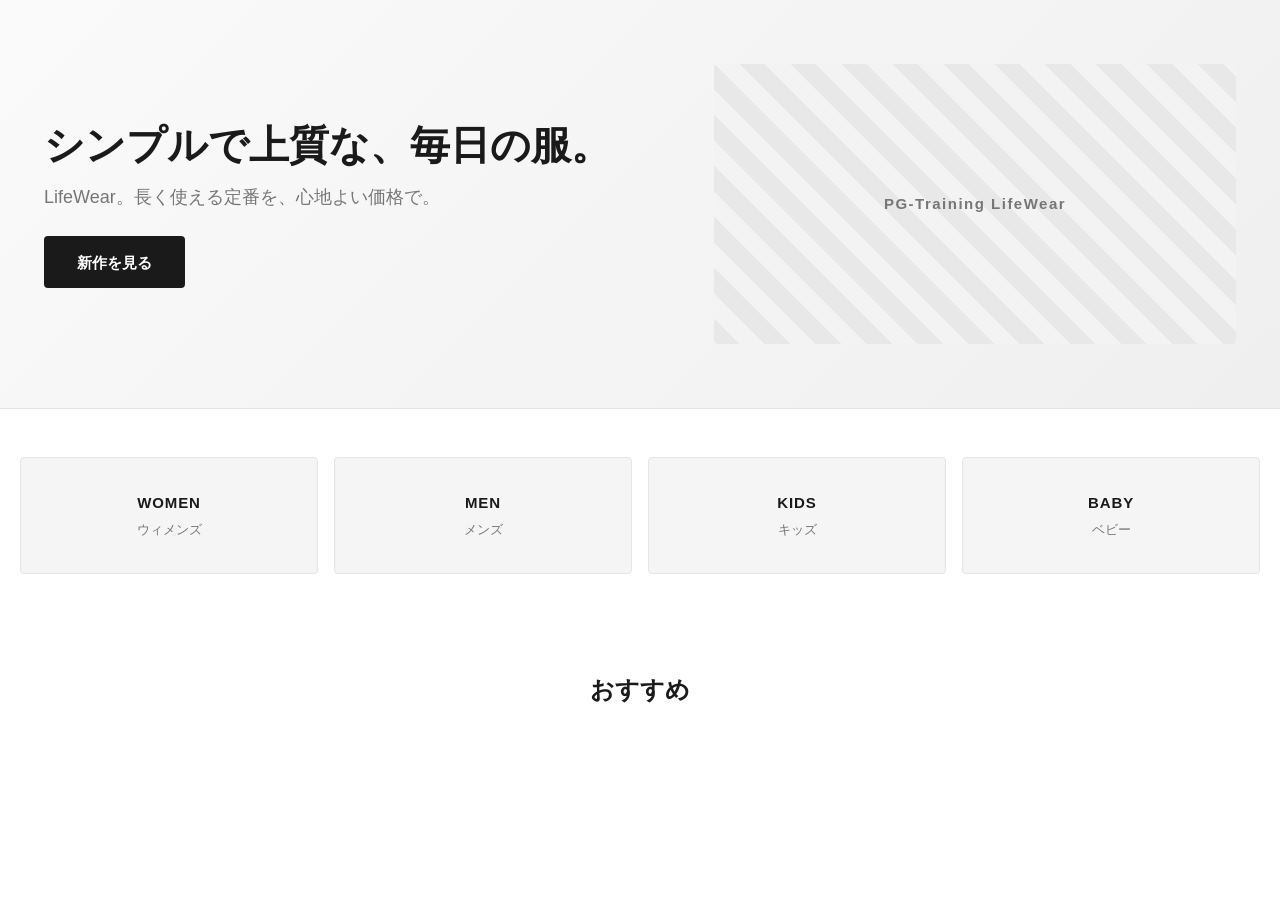
==== index.html @ 8e166cc4 "サイト名をPG-Trainingに変更＋商品画像(SVG衣服イラスト)を追加 - 全ページ/JS/docsのブランド名 UNILO -> PG-Training（内部localStorageキーは温存" ====
<!DOCTYPE html>
<html lang="ja">
<head>
<meta charset="UTF-8">
<meta name="viewport" content="width=device-width, initial-scale=1">
<title>トップ | PG-Training (demo)</title>
<meta name="description" content="PG-Training 計測検証用デモのトップページ">
<link rel="stylesheet" href="assets/css/style.css">
<script>window.dataLayer = window.dataLayer || []; window.__DL_DEBUG__ = true;</script>
<!-- Google Tag Manager (プレースホルダ: GTM-XXXXXX) -->
<script>(function(w,d,s,l,i){w[l]=w[l]||[];w[l].push({'gtm.start':new Date().getTime(),event:'gtm.js'});var f=d.getElementsByTagName(s)[0],j=d.createElement(s),dl=l!='dataLayer'?'&l='+l:'';j.async=true;j.src='https://www.googletagmanager.com/gtm.js?id='+i+dl;f.parentNode.insertBefore(j,f);})(window,document,'script','dataLayer','GTM-XXXXXX');</script>
<!-- End Google Tag Manager -->
<!--
  (任意) Google タグ gtag.js。GTM経由のGA4と二重計測になるため通常はこのままコメントで残す（学習用に併記）。
  使う場合はGTM側のGA4設定タグを止めること。
<script async src="https://www.googletagmanager.com/gtag/js?id=G-XXXXXX"></script>
<script>window.dataLayer=window.dataLayer||[];function gtag(){dataLayer.push(arguments);}gtag('js',new Date());gtag('config','G-XXXXXX');</script>
-->
</head>
<body>
<!-- Google Tag Manager (noscript) -->
<noscript><iframe src="https://www.googletagmanager.com/ns.html?id=GTM-XXXXXX" height="0" width="0" style="display:none;visibility:hidden"></iframe></noscript>
<!-- End Google Tag Manager (noscript) -->
<div id="site-header"></div>

<main>
  <section class="hero">
    <div class="hero-inner">
      <div class="hero-copy">
        <h1>シンプルで上質な、毎日の服。</h1>
        <p>LifeWear。長く使える定番を、心地よい価格で。</p>
        <a class="btn btn--dark" href="list.html?category=women">新作を見る</a>
      </div>
      <div class="hero-visual">PG-Training LifeWear</div>
    </div>
  </section>

  <div class="container section">
    <div class="category-tiles" id="category-tiles"></div>
  </div>

  <section class="container section">
    <h2 class="section-title">おすすめ</h2>
    <div id="featured-grid"></div>
  </section>
</main>

<script>
document.addEventListener('DOMContentLoaded', function () {
  // page_view は GTM の GA4 設定タグが自動発火する想定のため、ここでは手動 push しない。

  // カテゴリタイル: sale を除く4カテゴリを描画
  var tiles = document.getElementById('category-tiles');
  if (tiles) {
    tiles.innerHTML = window.DATA.categories
      .filter(function (c) { return c.key !== 'sale'; })
      .map(function (c) {
        return '<a class="cat-tile" href="list.html?category=' + c.key + '">' +
          c.name + '<small>' + c.jp + '</small></a>';
      }).join('');
  }

  // おすすめグリッド: 描画と同時に view_item_list 発火 / select_item クリック計測を内部実施
  window.App.renderProductGrid(
    document.getElementById('featured-grid'),
    window.DATA.getFeatured(),
    'featured_top',
    'トップ おすすめ'
  );
});
</script>

<div id="site-footer"></div>
<script src="assets/js/data.js"></script>
<script src="assets/js/store.js"></script>
<script src="assets/js/datalayer.js"></script>
<script src="assets/js/common.js"></script>
<!-- ページ別ロジックはこの下に1つの<script>で書く -->
</body>
</html>
---- assets/css/style.css ----
/* =========================================================================
   UNILO (demo) - デザインシステム
   ユニクロ調: 白基調 / 黒文字 / 赤アクセント / 余白広め / 商品グリッド
   トンマナ統一と表記崩れ防止のため、色・余白・文字サイズはすべて変数で管理。
   ========================================================================= */

:root {
  --accent: #e60012;          /* UNILOレッド */
  --accent-dark: #b3000e;
  --ink: #1a1a1a;             /* 基本テキスト */
  --ink-sub: #767676;         /* 補助テキスト */
  --line: #e5e5e5;            /* 罫線 */
  --bg: #ffffff;
  --bg-soft: #f5f5f5;         /* 画像エリア等 */
  --bg-thumb: #f1f1f1;

  --space-1: 4px;  --space-2: 8px;  --space-3: 12px; --space-4: 16px;
  --space-5: 24px; --space-6: 32px; --space-7: 48px; --space-8: 64px;

  --radius: 4px;
  --maxw: 1240px;
  --header-h: 64px;

  --fs-xs: 12px; --fs-sm: 13px; --fs-md: 15px; --fs-lg: 18px;
  --fs-xl: 24px; --fs-2xl: 32px; --fs-3xl: 40px;

  --shadow: 0 1px 3px rgba(0,0,0,.08);
}

/* ---- リセット ---- */
*, *::before, *::after { box-sizing: border-box; }
html { -webkit-text-size-adjust: 100%; }
body {
  margin: 0;
  font-family: "Hiragino Kaku Gothic ProN", "Hiragino Sans", "Noto Sans JP",
               "Helvetica Neue", Arial, "メイリオ", Meiryo, sans-serif;
  color: var(--ink);
  background: var(--bg);
  font-size: var(--fs-md);
  line-height: 1.7;
  overflow-wrap: break-word;   /* 日本語の長語・URLのはみ出し防止 */
  word-break: normal;
}
img { max-width: 100%; height: auto; display: block; }
a { color: inherit; text-decoration: none; }
a:hover { opacity: .8; }
h1, h2, h3, h4, p { margin: 0; }
button { font-family: inherit; cursor: pointer; }
ul { margin: 0; padding: 0; list-style: none; }

.container { width: 100%; max-width: var(--maxw); margin: 0 auto; padding: 0 var(--space-5); }
.section { padding: var(--space-7) 0; }
.empty { color: var(--ink-sub); padding: var(--space-7) 0; text-align: center; }
[hidden] { display: none !important; }

/* ---- デモ告知バー ---- */
.demo-bar {
  background: #111; color: #fff; text-align: center;
  font-size: var(--fs-xs); padding: 6px var(--space-4); letter-spacing: .02em;
}

/* ---- ヘッダー ---- */
.site-header {
  position: sticky; top: 0; z-index: 50;
  background: var(--bg); border-bottom: 1px solid var(--line);
}
.header-inner {
  max-width: var(--maxw); margin: 0 auto; padding: 0 var(--space-5);
  height: var(--header-h);
  display: flex; align-items: center; gap: var(--space-5);
}
.logo {
  font-size: var(--fs-xl); font-weight: 800; letter-spacing: .04em;
  color: var(--accent); flex: 0 0 auto;
}
.global-nav {
  display: flex; gap: var(--space-5); flex: 1 1 auto;
  justify-content: center; min-width: 0;
}
.nav-link {
  font-size: var(--fs-sm); font-weight: 700; letter-spacing: .06em;
  padding: var(--space-2) 0; position: relative; white-space: nowrap;
}
.nav-link::after {
  content: ""; position: absolute; left: 0; right: 0; bottom: -2px;
  height: 2px; background: var(--ink); transform: scaleX(0); transition: transform .15s;
}
.nav-link:hover::after { transform: scaleX(1); }
.nav-link--sale { color: var(--accent); }
.header-icons { display: flex; align-items: center; gap: var(--space-4); flex: 0 0 auto; }
.icon-btn {
  position: relative; color: var(--ink); display: inline-flex;
  align-items: center; justify-content: center; line-height: 0;
}
.cart-count {
  position: absolute; top: -6px; right: -8px; min-width: 16px; height: 16px;
  padding: 0 4px; border-radius: 999px; background: var(--accent); color: #fff;
  font-size: 10px; line-height: 16px; text-align: center; font-weight: 700;
}

/* ---- パンくず ---- */
.breadcrumb {
  font-size: var(--fs-xs); color: var(--ink-sub);
  padding: var(--space-4) 0; display: flex; gap: var(--space-2); flex-wrap: wrap;
}
.breadcrumb a:hover { color: var(--ink); }
.breadcrumb span { color: #b0b0b0; }

/* ---- 見出し ---- */
.page-title { font-size: var(--fs-2xl); font-weight: 800; letter-spacing: .02em; }
.page-lead { color: var(--ink-sub); margin-top: var(--space-2); }
.section-title {
  font-size: var(--fs-xl); font-weight: 800; text-align: center;
  margin-bottom: var(--space-6);
}

/* ---- ヒーロー（トップ） ---- */
.hero {
  background: linear-gradient(135deg, #fafafa 0%, #efefef 100%);
  border-bottom: 1px solid var(--line);
}
.hero-inner {
  max-width: var(--maxw); margin: 0 auto; padding: var(--space-8) var(--space-5);
  display: grid; grid-template-columns: 1.1fr .9fr; gap: var(--space-6); align-items: center;
}
.hero-copy h1 { font-size: var(--fs-3xl); font-weight: 800; line-height: 1.25; }
.hero-copy p { color: var(--ink-sub); margin-top: var(--space-3); font-size: var(--fs-lg); }
.hero-copy .btn { margin-top: var(--space-5); }
.hero-visual {
  height: 280px; border-radius: var(--radius);
  background: repeating-linear-gradient(45deg, #e8e8e8, #e8e8e8 18px, #f3f3f3 18px, #f3f3f3 36px);
  display: flex; align-items: center; justify-content: center;
  color: var(--ink-sub); font-weight: 700; letter-spacing: .1em;
}
.category-tiles {
  display: grid; grid-template-columns: repeat(4, 1fr); gap: var(--space-4);
}
.cat-tile {
  background: var(--bg-soft); border: 1px solid var(--line); border-radius: var(--radius);
  padding: var(--space-6) var(--space-4); text-align: center; font-weight: 800;
  letter-spacing: .06em; transition: border-color .15s;
}
.cat-tile:hover { border-color: var(--ink); opacity: 1; }
.cat-tile small { display: block; color: var(--ink-sub); font-weight: 500; margin-top: 4px; letter-spacing: 0; }

/* ---- 商品グリッド ---- */
.product-grid {
  display: grid; grid-template-columns: repeat(4, 1fr); gap: var(--space-5) var(--space-4);
}
.product-card { display: block; }
.product-card:hover { opacity: 1; }
.product-card:hover .thumb { box-shadow: var(--shadow); }
.thumb {
  background: var(--bg-thumb); border-radius: var(--radius);
  aspect-ratio: 3 / 4; display: flex; align-items: center; justify-content: center;
  overflow: hidden; transition: box-shadow .15s;
}
.garment { width: 80%; height: 88%; display: block; }
.product-card__body { padding: var(--space-3) 2px 0; }
.product-card__cat { font-size: var(--fs-xs); color: var(--ink-sub); }
.product-card__name {
  font-size: var(--fs-sm); margin-top: 2px; line-height: 1.5;
  display: -webkit-box; -webkit-line-clamp: 2; -webkit-box-orient: vertical;
  overflow: hidden;   /* 商品名の2行折り返し統一（崩れ防止） */
}
.product-card__price { margin-top: var(--space-2); }
.price { font-weight: 700; }
.price--sale { color: var(--accent); }
.price--strike { color: var(--ink-sub); font-weight: 400; text-decoration: line-through; margin-left: var(--space-2); font-size: var(--fs-sm); }

/* ---- 商品詳細（PDP） ---- */
.pdp { display: grid; grid-template-columns: 1fr 1fr; gap: var(--space-7); align-items: start; }
.pdp__info { min-width: 0; }
.pdp__gallery {
  background: var(--bg-thumb); border-radius: var(--radius);
  aspect-ratio: 1 / 1; display: flex; align-items: center; justify-content: center;
  position: sticky; top: calc(var(--header-h) + var(--space-4));
}
.pdp__gallery .thumb { background: transparent; aspect-ratio: auto; width: 100%; height: 100%; }
.pdp__gallery .garment { width: 66%; height: 72%; }
.pdp__cat { font-size: var(--fs-sm); color: var(--ink-sub); }
.pdp__name { font-size: var(--fs-xl); font-weight: 800; margin-top: var(--space-2); line-height: 1.4; }
.pdp__id { font-size: var(--fs-xs); color: var(--ink-sub); margin-top: var(--space-2); }
.pdp__price { font-size: var(--fs-xl); margin: var(--space-4) 0; }
.pdp__desc { color: #444; margin: var(--space-4) 0; }

.option-group { margin: var(--space-5) 0; }
.option-group > .label { display: block; font-size: var(--fs-sm); font-weight: 700; margin-bottom: var(--space-3); }
.option-group > .label .picked { color: var(--ink-sub); font-weight: 400; margin-left: var(--space-2); }
.swatches { display: flex; gap: var(--space-3); flex-wrap: wrap; }
.swatch {
  width: 34px; height: 34px; border-radius: 50%; border: 1px solid var(--line);
  cursor: pointer; position: relative; padding: 0; background-clip: padding-box;
}
.swatch.is-active { outline: 2px solid var(--ink); outline-offset: 2px; }
.size-list { display: flex; gap: var(--space-2); flex-wrap: wrap; }
.size-btn {
  min-width: 48px; height: 44px; padding: 0 var(--space-3);
  border: 1px solid var(--line); background: #fff; border-radius: var(--radius);
  font-size: var(--fs-sm); font-weight: 700; color: var(--ink);
}
.size-btn:hover { border-color: var(--ink); }
.size-btn.is-active { border-color: var(--ink); background: var(--ink); color: #fff; }

.qty-row { display: flex; align-items: center; gap: var(--space-4); margin: var(--space-5) 0; }
.qty { display: inline-flex; align-items: center; border: 1px solid var(--line); border-radius: var(--radius); }
.qty button { width: 40px; height: 44px; border: none; background: #fff; font-size: var(--fs-lg); color: var(--ink); }
.qty input { width: 48px; height: 44px; border: none; text-align: center; font-size: var(--fs-md); -moz-appearance: textfield; }
.qty input::-webkit-outer-spin-button, .qty input::-webkit-inner-spin-button { -webkit-appearance: none; margin: 0; }

/* ---- ボタン ---- */
.btn {
  display: inline-flex; align-items: center; justify-content: center;
  height: 52px; padding: 0 var(--space-6); border-radius: var(--radius);
  font-size: var(--fs-md); font-weight: 700; border: 1px solid transparent;
  transition: background .15s, border-color .15s, color .15s; text-align: center;
}
.btn--primary { background: var(--accent); color: #fff; }
.btn--primary:hover { background: var(--accent-dark); opacity: 1; }
.btn--dark { background: var(--ink); color: #fff; }
.btn--dark:hover { background: #000; opacity: 1; }
.btn--outline { background: #fff; color: var(--ink); border-color: var(--ink); }
.btn--outline:hover { background: var(--bg-soft); opacity: 1; }
.btn--block { display: flex; width: 100%; }
.btn:disabled { background: var(--line); color: var(--ink-sub); cursor: not-allowed; border-color: transparent; }
.note { font-size: var(--fs-xs); color: var(--ink-sub); margin-top: var(--space-3); }

/* ---- カート / 注文サマリー ---- */
.cart-layout { display: grid; grid-template-columns: 1fr 340px; gap: var(--space-6); align-items: start; }
.cart-list { border-top: 1px solid var(--line); }
.cart-row { display: grid; grid-template-columns: 92px 1fr auto; gap: var(--space-4); padding: var(--space-5) 0; border-bottom: 1px solid var(--line); align-items: center; }
.cart-row .thumb { aspect-ratio: 3/4; width: 92px; }
.cart-row__name { font-size: var(--fs-sm); font-weight: 700; line-height: 1.5; }
.cart-row__meta { font-size: var(--fs-xs); color: var(--ink-sub); margin-top: 4px; }
.cart-row__right { text-align: right; display: flex; flex-direction: column; align-items: flex-end; gap: var(--space-2); }
.link-remove { font-size: var(--fs-xs); color: var(--ink-sub); background: none; border: none; text-decoration: underline; padding: 0; }
.link-remove:hover { color: var(--accent); }

.summary { border: 1px solid var(--line); border-radius: var(--radius); padding: var(--space-5); position: sticky; top: calc(var(--header-h) + var(--space-4)); }
.summary h3 { font-size: var(--fs-lg); font-weight: 800; margin-bottom: var(--space-4); }
.summary-row { display: flex; justify-content: space-between; padding: var(--space-2) 0; font-size: var(--fs-sm); }
.summary-row--total { border-top: 1px solid var(--line); margin-top: var(--space-3); padding-top: var(--space-4); font-size: var(--fs-lg); font-weight: 800; }
.summary .btn { margin-top: var(--space-5); }

/* ---- フォーム（チェックアウト/ログイン） ---- */
.form-card { border: 1px solid var(--line); border-radius: var(--radius); padding: var(--space-6); }
.form-card h3 { font-size: var(--fs-lg); font-weight: 800; margin-bottom: var(--space-5); }
.field { margin-bottom: var(--space-5); }
.field label { display: block; font-size: var(--fs-sm); font-weight: 700; margin-bottom: var(--space-2); }
.field input, .field select {
  width: 100%; height: 48px; padding: 0 var(--space-4);
  border: 1px solid var(--line); border-radius: var(--radius);
  font-size: var(--fs-md); color: var(--ink); background: #fff;
}
.field input:focus, .field select:focus { outline: none; border-color: var(--ink); }
.radio-cards { display: grid; gap: var(--space-3); }
.radio-card { display: flex; align-items: center; gap: var(--space-3); border: 1px solid var(--line); border-radius: var(--radius); padding: var(--space-4); cursor: pointer; }
.radio-card.is-active { border-color: var(--ink); }
.auth-narrow { max-width: 420px; margin: 0 auto; }

/* ---- 購入完了 ---- */
.complete-box { max-width: 640px; margin: 0 auto; text-align: center; }
.complete-check { width: 64px; height: 64px; border-radius: 50%; background: var(--accent); color: #fff; display: flex; align-items: center; justify-content: center; margin: 0 auto var(--space-5); font-size: var(--fs-md); font-weight: 700; letter-spacing: .04em; }
.order-detail { border: 1px solid var(--line); border-radius: var(--radius); padding: var(--space-5); text-align: left; margin-top: var(--space-6); }

/* ---- マイページ ---- */
.member-card { border: 1px solid var(--line); border-radius: var(--radius); padding: var(--space-6); max-width: 520px; }
.member-row { display: flex; justify-content: space-between; padding: var(--space-3) 0; border-bottom: 1px solid var(--line); }
.member-row:last-child { border-bottom: none; }
.member-row .k { color: var(--ink-sub); font-size: var(--fs-sm); }
.badge-rank { display: inline-block; padding: 2px var(--space-3); border-radius: 999px; background: var(--bg-soft); font-size: var(--fs-xs); font-weight: 700; }

/* ---- フッター ---- */
.site-footer { border-top: 1px solid var(--line); margin-top: var(--space-8); background: var(--bg-soft); }
.footer-cols { max-width: var(--maxw); margin: 0 auto; padding: var(--space-7) var(--space-5); display: grid; grid-template-columns: repeat(4, 1fr); gap: var(--space-5); }
.footer-col h4 { font-size: var(--fs-sm); font-weight: 800; margin-bottom: var(--space-3); }
.footer-col a { display: block; font-size: var(--fs-sm); color: var(--ink-sub); padding: var(--space-1) 0; }
.footer-col a:hover { color: var(--ink); }
.footer-bottom { text-align: center; font-size: var(--fs-xs); color: var(--ink-sub); padding: var(--space-4); border-top: 1px solid var(--line); }

/* =========================================================================
   レスポンシブ
   ========================================================================= */
@media (max-width: 980px) {
  .hero-inner { grid-template-columns: 1fr; }
  .pdp { grid-template-columns: 1fr; gap: var(--space-6); }
  .pdp__gallery { position: static; aspect-ratio: 4/3; }
  .cart-layout { grid-template-columns: 1fr; }
  .summary { position: static; }
  .product-grid { grid-template-columns: repeat(3, 1fr); }
}
@media (max-width: 720px) {
  .header-inner { gap: var(--space-3); height: 56px; }
  .global-nav { gap: var(--space-3); overflow-x: auto; justify-content: flex-start; -webkit-overflow-scrolling: touch; }
  .global-nav::-webkit-scrollbar { display: none; }
  .logo { font-size: var(--fs-lg); }
  .category-tiles { grid-template-columns: repeat(2, 1fr); }
  .footer-cols { grid-template-columns: repeat(2, 1fr); }
  .page-title { font-size: var(--fs-xl); }
  .hero-copy h1 { font-size: var(--fs-2xl); }
}
@media (max-width: 480px) {
  .product-grid { grid-template-columns: repeat(2, 1fr); gap: var(--space-4) var(--space-3); }
  .container { padding: 0 var(--space-4); }
}
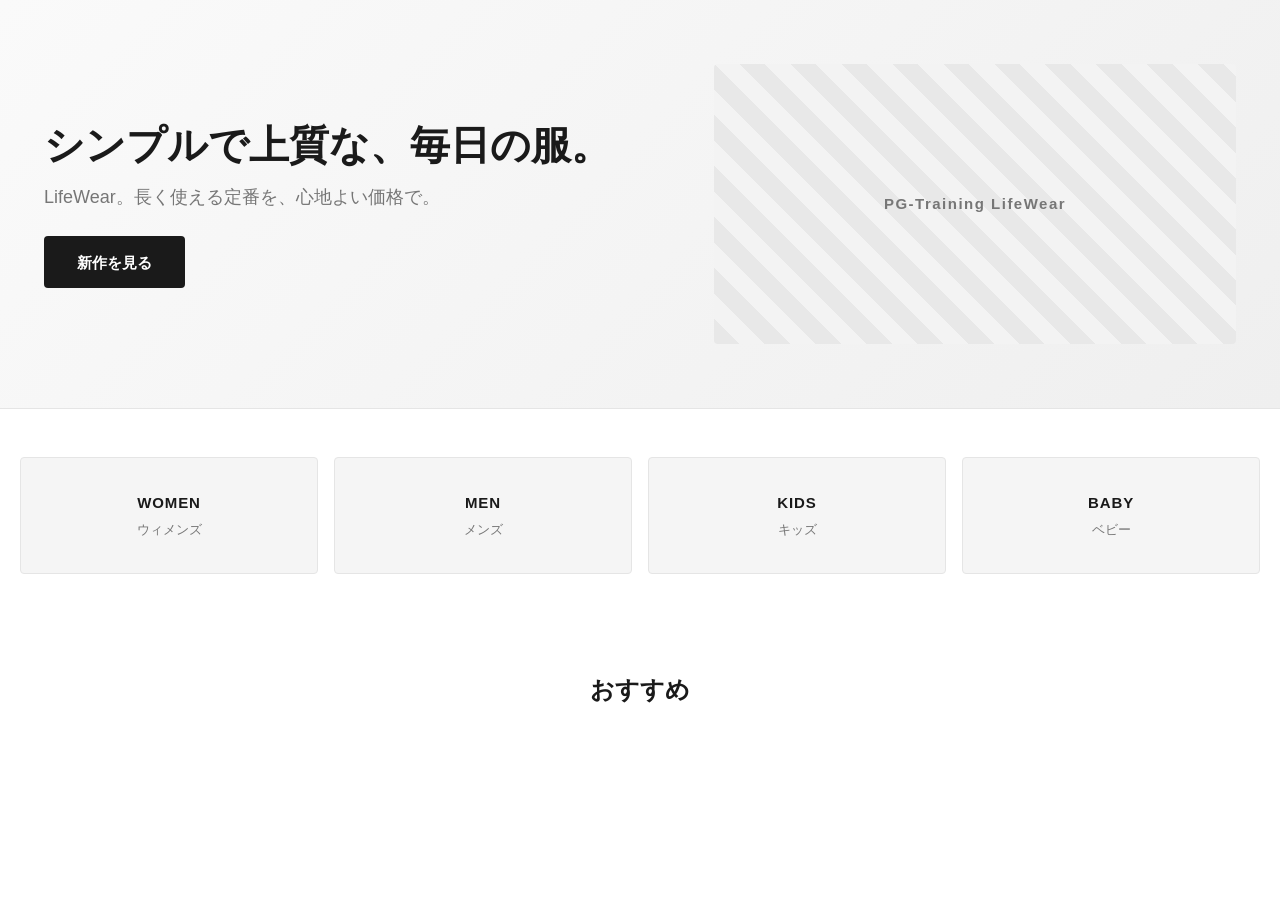
==== commit fc40df7a: "メッセージ" ====
--- a/index.html
+++ b/index.html
@@ -7,8 +7,8 @@
 <meta name="description" content="PG-Training 計測検証用デモのトップページ">
 <link rel="stylesheet" href="assets/css/style.css">
 <script>window.dataLayer = window.dataLayer || []; window.__DL_DEBUG__ = true;</script>
-<!-- Google Tag Manager (プレースホルダ: GTM-XXXXXX) -->
-<script>(function(w,d,s,l,i){w[l]=w[l]||[];w[l].push({'gtm.start':new Date().getTime(),event:'gtm.js'});var f=d.getElementsByTagName(s)[0],j=d.createElement(s),dl=l!='dataLayer'?'&l='+l:'';j.async=true;j.src='https://www.googletagmanager.com/gtm.js?id='+i+dl;f.parentNode.insertBefore(j,f);})(window,document,'script','dataLayer','GTM-XXXXXX');</script>
+<!-- Google Tag Manager (プレースホルダ: GTM-5CM4BNZ8) -->
+<script>(function(w,d,s,l,i){w[l]=w[l]||[];w[l].push({'gtm.start':new Date().getTime(),event:'gtm.js'});var f=d.getElementsByTagName(s)[0],j=d.createElement(s),dl=l!='dataLayer'?'&l='+l:'';j.async=true;j.src='https://www.googletagmanager.com/gtm.js?id='+i+dl;f.parentNode.insertBefore(j,f);})(window,document,'script','dataLayer','GTM-5CM4BNZ8');</script>
 <!-- End Google Tag Manager -->
 <!--
   (任意) Google タグ gtag.js。GTM経由のGA4と二重計測になるため通常はこのままコメントで残す（学習用に併記）。
@@ -19,7 +19,7 @@
 </head>
 <body>
 <!-- Google Tag Manager (noscript) -->
-<noscript><iframe src="https://www.googletagmanager.com/ns.html?id=GTM-XXXXXX" height="0" width="0" style="display:none;visibility:hidden"></iframe></noscript>
+<noscript><iframe src="https://www.googletagmanager.com/ns.html?id=GTM-5CM4BNZ8" height="0" width="0" style="display:none;visibility:hidden"></iframe></noscript>
 <!-- End Google Tag Manager (noscript) -->
 <div id="site-header"></div>
 
--- a/assets/css/style.css
+++ b/assets/css/style.css
@@ -88,6 +88,7 @@
 .nav-link:hover::after { transform: scaleX(1); }
 .nav-link--sale { color: var(--accent); }
 .header-icons { display: flex; align-items: center; gap: var(--space-4); flex: 0 0 auto; }
+.nav-toggle { display: none; background: none; border: none; color: var(--ink); padding: 0; width: 40px; height: 40px; align-items: center; justify-content: center; line-height: 0; flex: 0 0 auto; }
 .icon-btn {
   position: relative; color: var(--ink); display: inline-flex;
   align-items: center; justify-content: center; line-height: 0;
@@ -291,8 +292,18 @@
 }
 @media (max-width: 720px) {
   .header-inner { gap: var(--space-3); height: 56px; }
-  .global-nav { gap: var(--space-3); overflow-x: auto; justify-content: flex-start; -webkit-overflow-scrolling: touch; }
-  .global-nav::-webkit-scrollbar { display: none; }
+  .nav-toggle { display: inline-flex; }
+  .global-nav {
+    position: absolute; top: 100%; left: 0; right: 0;
+    flex-direction: column; align-items: stretch; justify-content: flex-start;
+    gap: 0; background: var(--bg); border-bottom: 1px solid var(--line);
+    box-shadow: var(--shadow); padding: var(--space-2) var(--space-5) var(--space-4);
+    display: none; max-height: calc(100vh - 56px); overflow-y: auto;
+  }
+  .site-header.nav-open .global-nav { display: flex; }
+  .global-nav .nav-link { padding: var(--space-4) 0; border-bottom: 1px solid var(--line); }
+  .global-nav .nav-link:last-child { border-bottom: none; }
+  .global-nav .nav-link::after { display: none; }
   .logo { font-size: var(--fs-lg); }
   .category-tiles { grid-template-columns: repeat(2, 1fr); }
   .footer-cols { grid-template-columns: repeat(2, 1fr); }
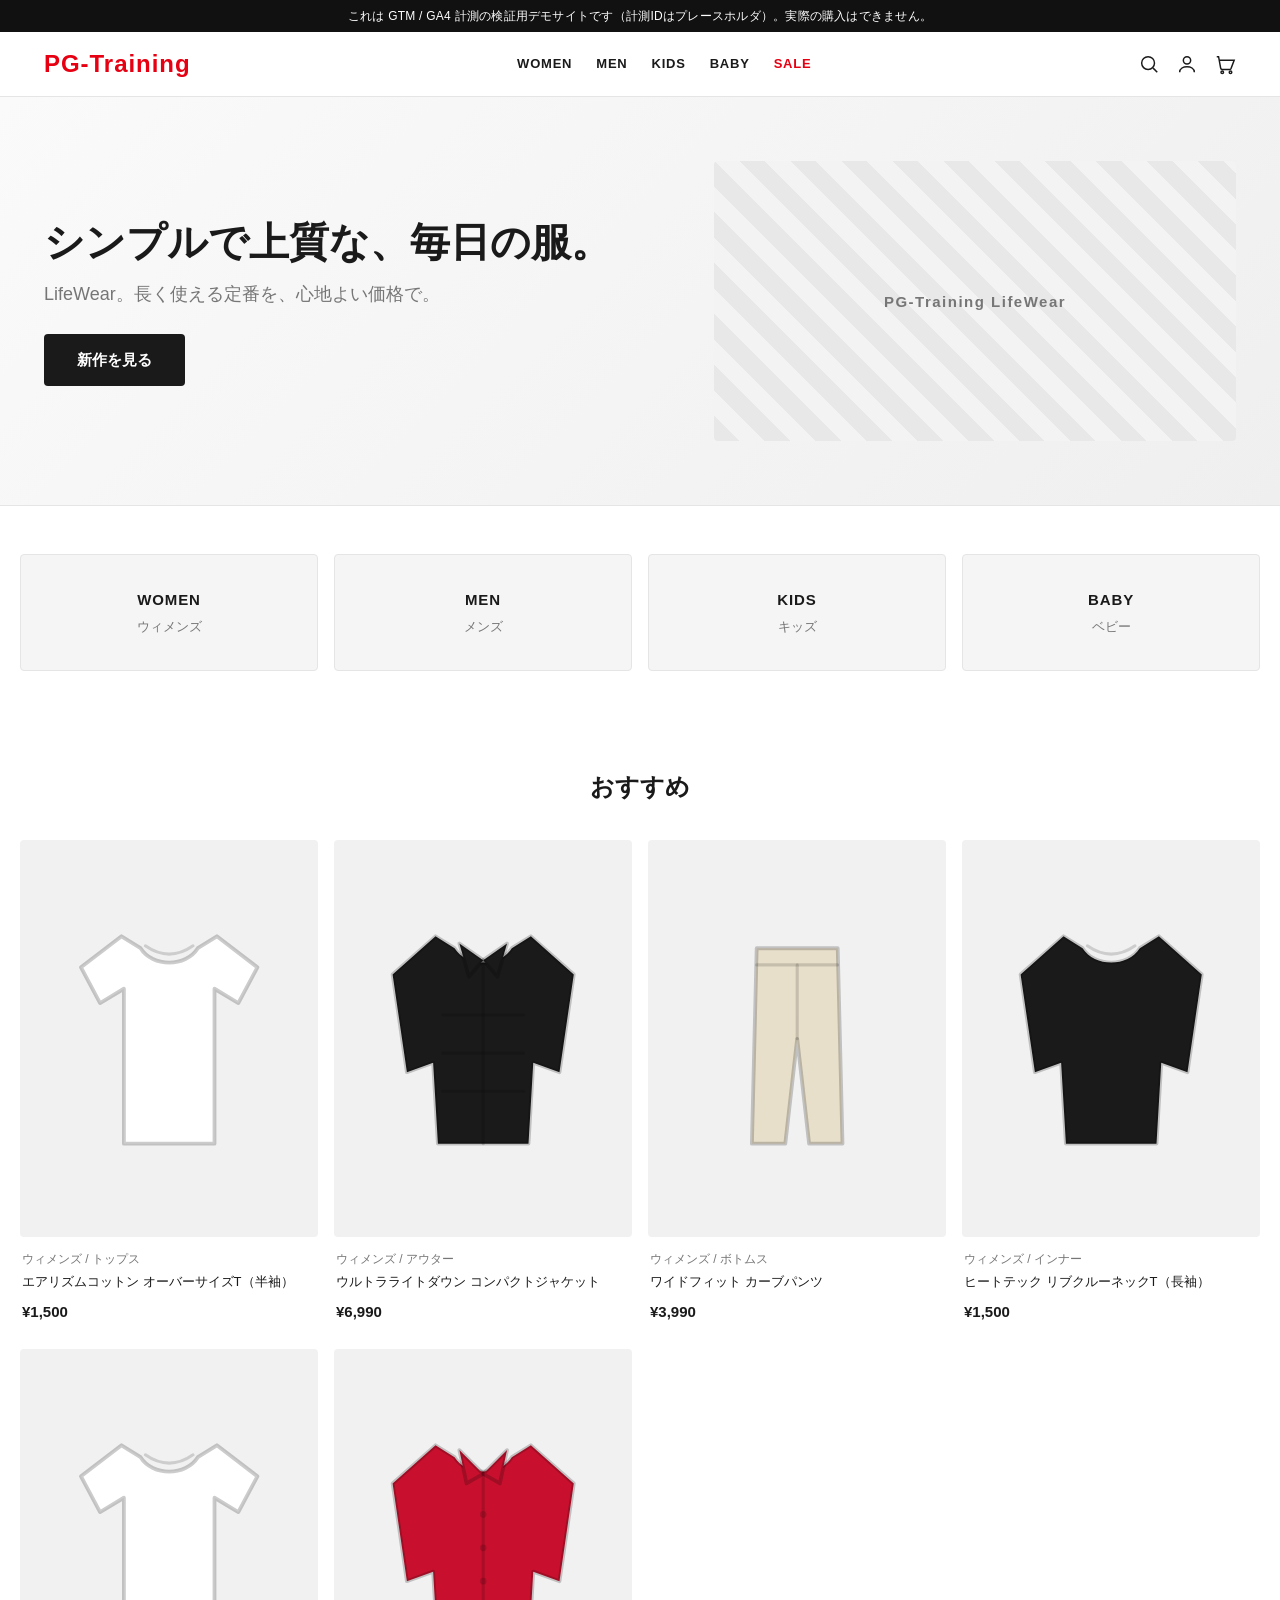
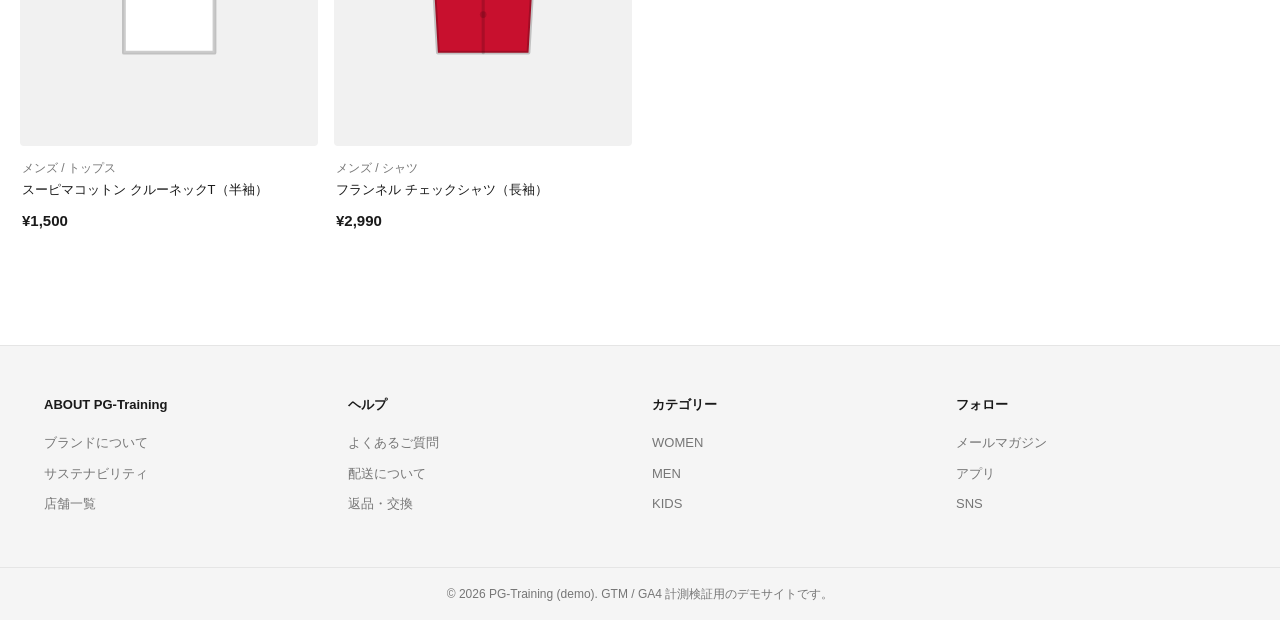
==== commit 834fe897: "お気に入り・サイト内検索・user_idのhead注入を追加 - user.js を新設し、全ページの <head> で GTM より前に user_id / user_properties を pu" ====
--- a/index.html
+++ b/index.html
@@ -7,8 +7,10 @@
 <meta name="description" content="PG-Training 計測検証用デモのトップページ">
 <link rel="stylesheet" href="assets/css/style.css">
 <script>window.dataLayer = window.dataLayer || []; window.__DL_DEBUG__ = true;</script>
-<!-- Google Tag Manager (プレースホルダ: GTM-5CM4BNZ8) -->
-<script>(function(w,d,s,l,i){w[l]=w[l]||[];w[l].push({'gtm.start':new Date().getTime(),event:'gtm.js'});var f=d.getElementsByTagName(s)[0],j=d.createElement(s),dl=l!='dataLayer'?'&l='+l:'';j.async=true;j.src='https://www.googletagmanager.com/gtm.js?id='+i+dl;f.parentNode.insertBefore(j,f);})(window,document,'script','dataLayer','GTM-5CM4BNZ8');</script>
+<!-- user_id / ユーザープロパティを GTM より前に積む [サーバー注入ポイントの代役] -->
+<script src="assets/js/user.js"></script>
+<!-- Google Tag Manager (プレースホルダ: GTM-XXXXXX) -->
+<script>(function(w,d,s,l,i){w[l]=w[l]||[];w[l].push({'gtm.start':new Date().getTime(),event:'gtm.js'});var f=d.getElementsByTagName(s)[0],j=d.createElement(s),dl=l!='dataLayer'?'&l='+l:'';j.async=true;j.src='https://www.googletagmanager.com/gtm.js?id='+i+dl;f.parentNode.insertBefore(j,f);})(window,document,'script','dataLayer','GTM-XXXXXX');</script>
 <!-- End Google Tag Manager -->
 <!--
   (任意) Google タグ gtag.js。GTM経由のGA4と二重計測になるため通常はこのままコメントで残す（学習用に併記）。
@@ -19,7 +21,7 @@
 </head>
 <body>
 <!-- Google Tag Manager (noscript) -->
-<noscript><iframe src="https://www.googletagmanager.com/ns.html?id=GTM-5CM4BNZ8" height="0" width="0" style="display:none;visibility:hidden"></iframe></noscript>
+<noscript><iframe src="https://www.googletagmanager.com/ns.html?id=GTM-XXXXXX" height="0" width="0" style="display:none;visibility:hidden"></iframe></noscript>
 <!-- End Google Tag Manager (noscript) -->
 <div id="site-header"></div>
 
--- a/assets/css/style.css
+++ b/assets/css/style.css
@@ -93,6 +93,24 @@
   position: relative; color: var(--ink); display: inline-flex;
   align-items: center; justify-content: center; line-height: 0;
 }
+button.icon-btn { background: none; border: none; padding: 0; cursor: pointer; }
+.search-toggle[aria-expanded="true"] { color: var(--accent); }
+.search-bar { border-top: 1px solid var(--line); background: var(--bg); }
+.search-bar[hidden] { display: none; }
+.search-bar__inner {
+  max-width: var(--maxw); margin: 0 auto; padding: var(--space-3) var(--space-5);
+  display: flex; gap: var(--space-3);
+}
+.search-bar__input {
+  flex: 1 1 auto; min-width: 0; height: 44px; padding: 0 var(--space-4);
+  border: 1px solid var(--ink); border-radius: var(--radius); font-size: var(--fs-md); background: #fff;
+}
+.search-bar__input:focus { outline: 2px solid var(--accent); outline-offset: -1px; }
+.search-bar__submit {
+  flex: 0 0 auto; height: 44px; padding: 0 var(--space-5); border: none; border-radius: var(--radius);
+  background: var(--ink); color: #fff; font-weight: 700; font-size: var(--fs-sm); cursor: pointer;
+}
+.search-empty { padding: var(--space-6) 0; color: var(--ink-sub); }
 .cart-count {
   position: absolute; top: -6px; right: -8px; min-width: 16px; height: 16px;
   padding: 0 4px; border-radius: 999px; background: var(--accent); color: #fff;
@@ -225,6 +243,16 @@
 .btn--block { display: flex; width: 100%; }
 .btn:disabled { background: var(--line); color: var(--ink-sub); cursor: not-allowed; border-color: transparent; }
 .note { font-size: var(--fs-xs); color: var(--ink-sub); margin-top: var(--space-3); }
+.pdp__actions { display: flex; align-items: stretch; gap: var(--space-3); }
+.pdp__actions .btn--block { flex: 1 1 auto; }
+.wish-btn {
+  flex: 0 0 52px; width: 52px; height: 52px; border: 1px solid var(--ink); border-radius: var(--radius);
+  background: #fff; color: var(--ink); display: inline-flex; align-items: center; justify-content: center; line-height: 0;
+}
+.wish-btn svg { fill: none; transition: fill .15s; }
+.wish-btn:hover { background: var(--bg-soft); }
+.wish-btn.is-on { border-color: var(--accent); color: var(--accent); }
+.wish-btn.is-on svg { fill: var(--accent); }
 
 /* ---- カート / 注文サマリー ---- */
 .cart-layout { display: grid; grid-template-columns: 1fr 340px; gap: var(--space-6); align-items: start; }
